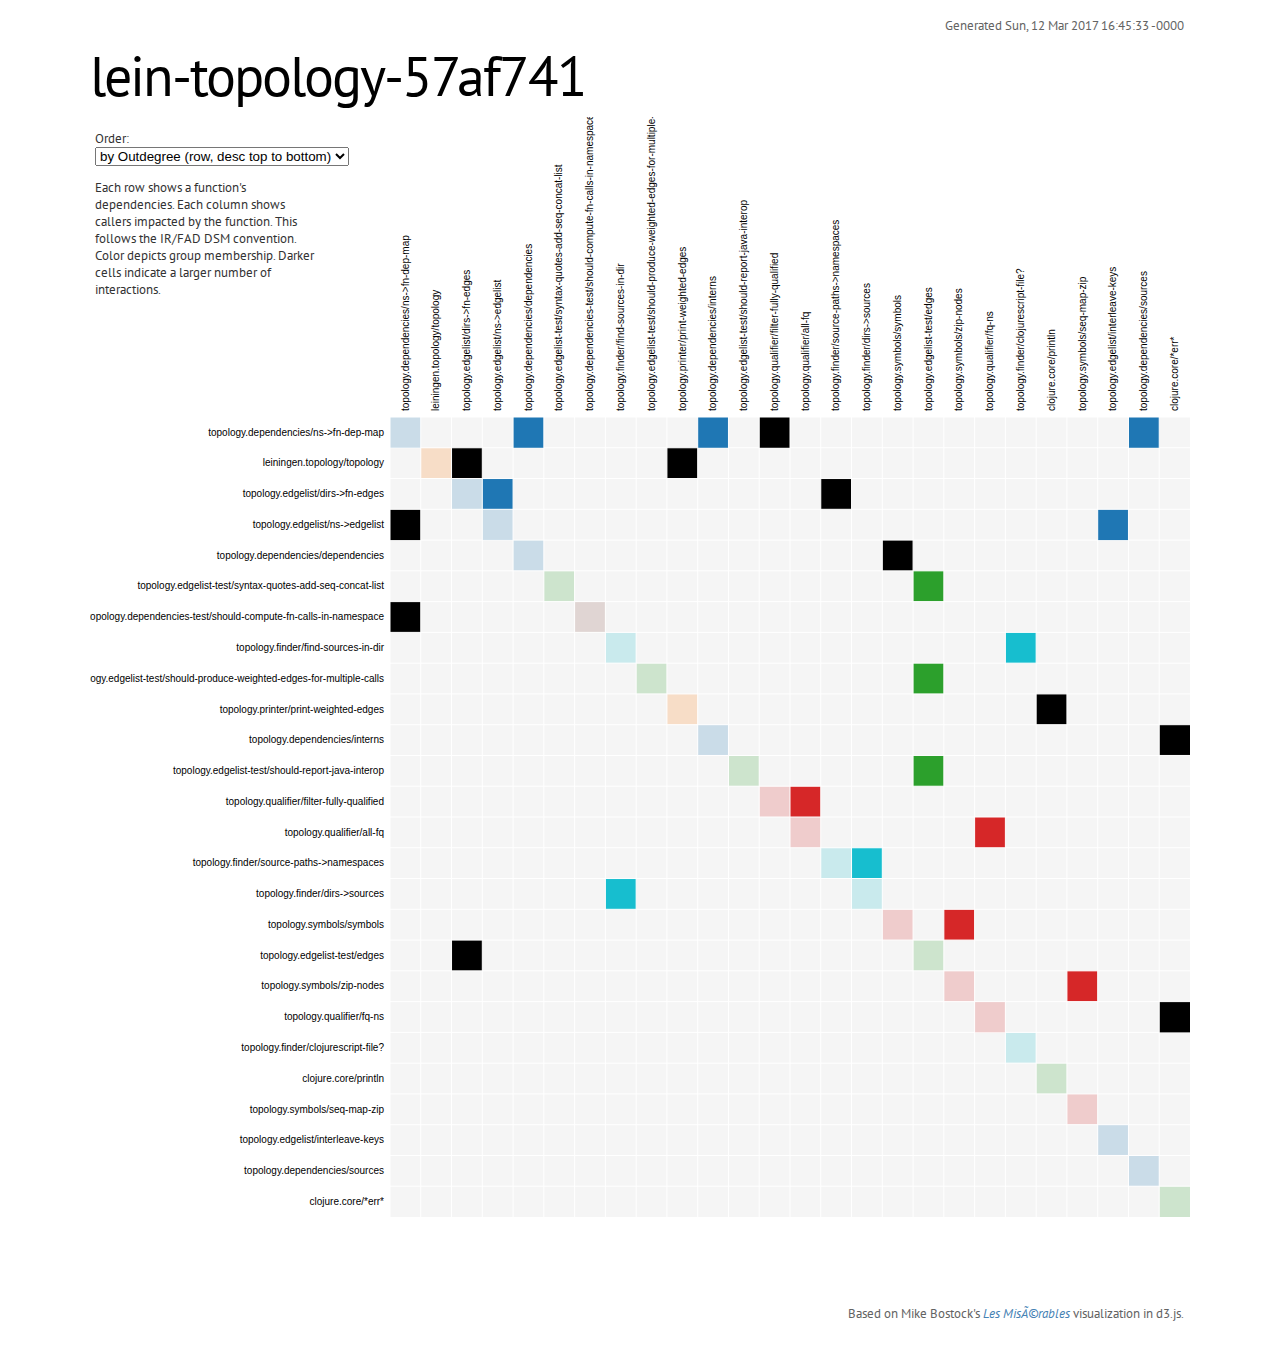
==== templates/index.html @ af6c7f05 "Merge pull request #2 from bobbyno/python3" ====
<html>
  <head>
    <link rel="stylesheet" href="matrix.css">
    <script src="d3.v3.min.js" charset="utf-8"></script>
    <script src="matrix.js" charset="utf-8"></script>
  </head>
  <body>
    <header>
      <aside id="generatedDate">set by js</aside>
    </header>
    <h1 id="title">set by js</h1>
    <aside>
      <p>Order:
        <select id="order">
          <option value="outdegree">by Outdegree (row, desc top to bottom)</option>
          <option value="indegree">by Indegree (column, desc left to right)</option>
          <option value="group">by Group / Module</option>
          <option value="name">by Name</option>
        </select>
      </p>
      <p id="description">
        Each row shows a function's dependencies.
        Each column shows callers impacted by the function.
        This follows the IR/FAD DSM convention.
        Color depicts group membership. Darker cells indicate a larger number of interactions.
      </p>
    </aside>
    <div id="matrix"></div>
    <footer>
      <aside>Based on Mike Bostock's <a href="https://bost.ocks.org/mike/miserables/" target="_blank"><i>Les Misérables</i></a> visualization in d3.js.</aside>
    </footer>
    <script>matrix("network.json");</script>
  </body>
</html>
---- templates/matrix.css ----
@import url(//fonts.googleapis.com/css?family=PT+Serif|PT+Serif:b|PT+Serif:i|PT+Sans|PT+Sans:b);

body {
  margin: 1em auto 4em auto;
  width: 1100px;
  position: relative;
  color: #333;
}

h1 {
  font-size: 56px;
  font-weight: 300;
  letter-spacing: -2px;
  margin: .3em 0 .1em 0;
  padding-top: 0.4em;
}

h2 {
  margin-top: 2em;
}

h1, h2 {
  text-rendering: optimizeLegibility;
}

a {
  color: steelblue;
}

a:not(:hover) {
  text-decoration: none;
}

svg {
  font: 10px sans-serif;
}

.background {
  fill: #f5f5f5;
}

line {
  stroke: #fff;
}

text.active {
  fill: red;
}

.degree {
  font-size: 8px;
}

h1,
h2,
h3,
h4 {
  color: #000000;
  font-family: "PT Sans", sans-serif;
}

aside {
  font-family: "PT Sans", sans-serif;
}

h1 ~ aside {
  font-size: small;
  left: 5;
  position: absolute;
  width: 225px;
}

header,
footer {
  color: #636363;
  font-family: "PT Sans", sans-serif;
  font-size: small;
}

header aside,
footer aside {
  float: right;
  margin-right: .5em;
}

header aside:after,
footer aside:after {
  padding-left: .5em;
}

footer {
  padding-top: 6em;
}
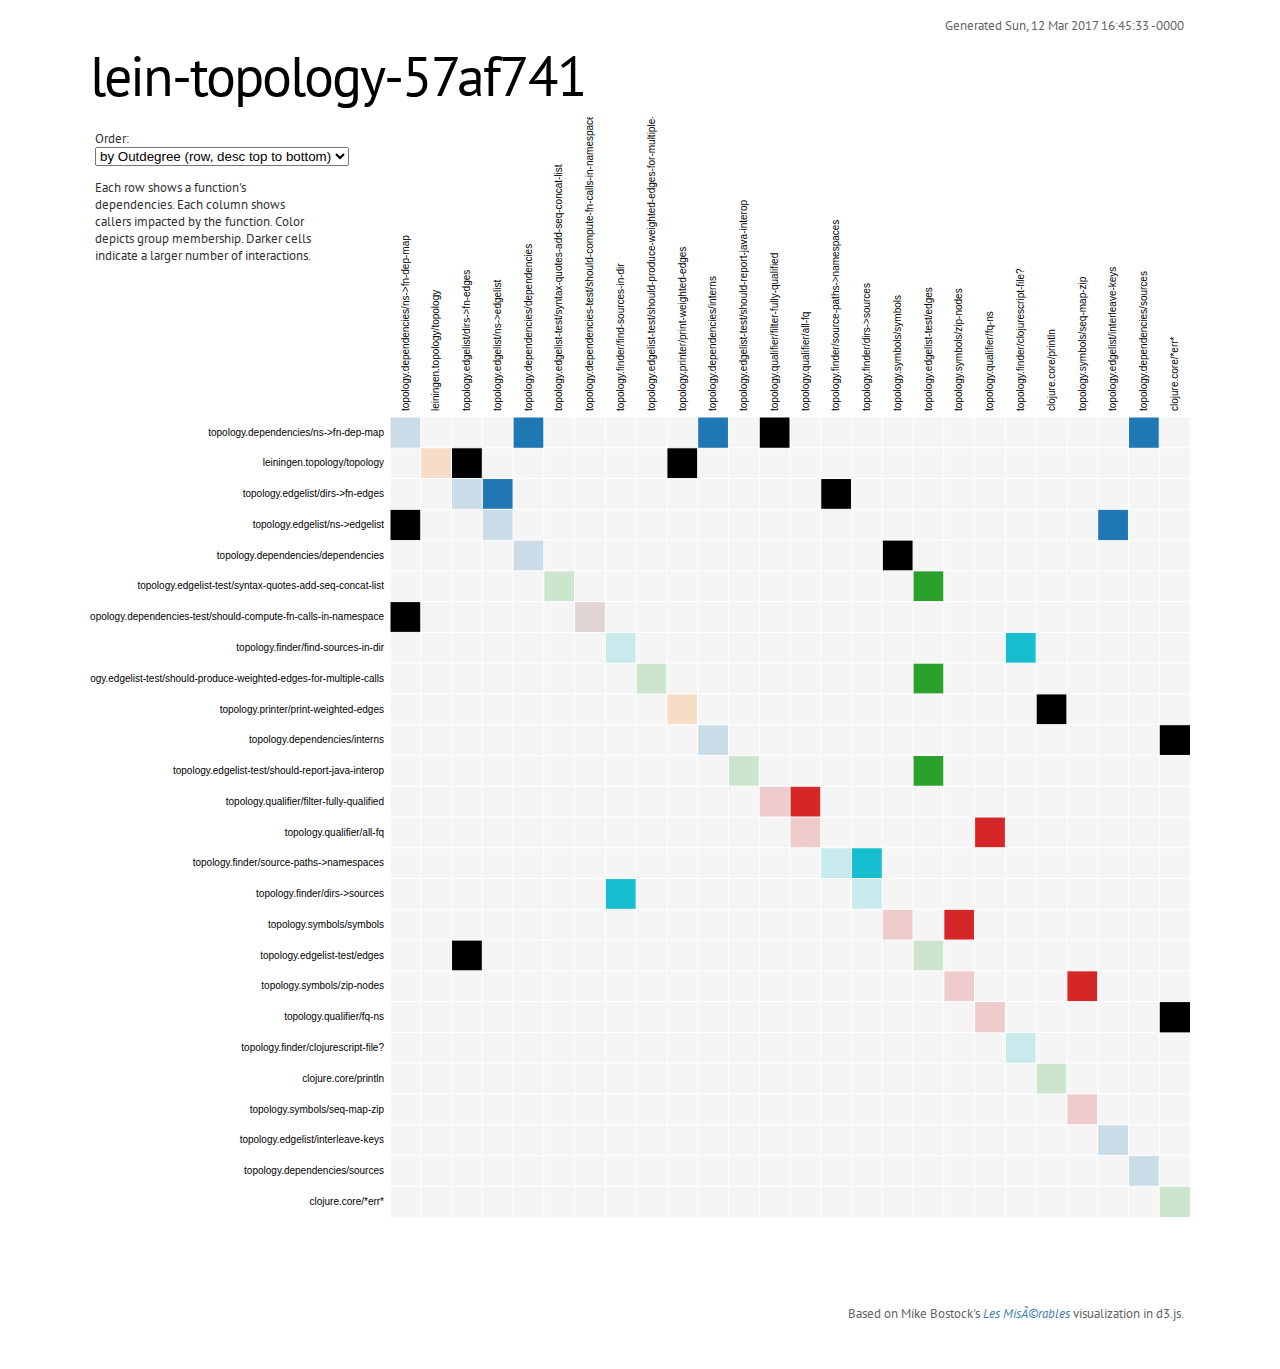
==== commit c9cfaceb: "Merge pull request #3 from bobbyno/add-description" ====
--- a/templates/index.html
+++ b/templates/index.html
@@ -6,9 +6,9 @@
   </head>
   <body>
     <header>
-      <aside id="generatedDate">set by js</aside>
+      <aside id="generatedDate">placeholder</aside>
     </header>
-    <h1 id="title">set by js</h1>
+    <h1 id="title">placeholder</h1>
     <aside>
       <p>Order:
         <select id="order">
@@ -18,12 +18,7 @@
           <option value="name">by Name</option>
         </select>
       </p>
-      <p id="description">
-        Each row shows a function's dependencies.
-        Each column shows callers impacted by the function.
-        This follows the IR/FAD DSM convention.
-        Color depicts group membership. Darker cells indicate a larger number of interactions.
-      </p>
+      <p id="description">placeholder</p>
     </aside>
     <div id="matrix"></div>
     <footer>
